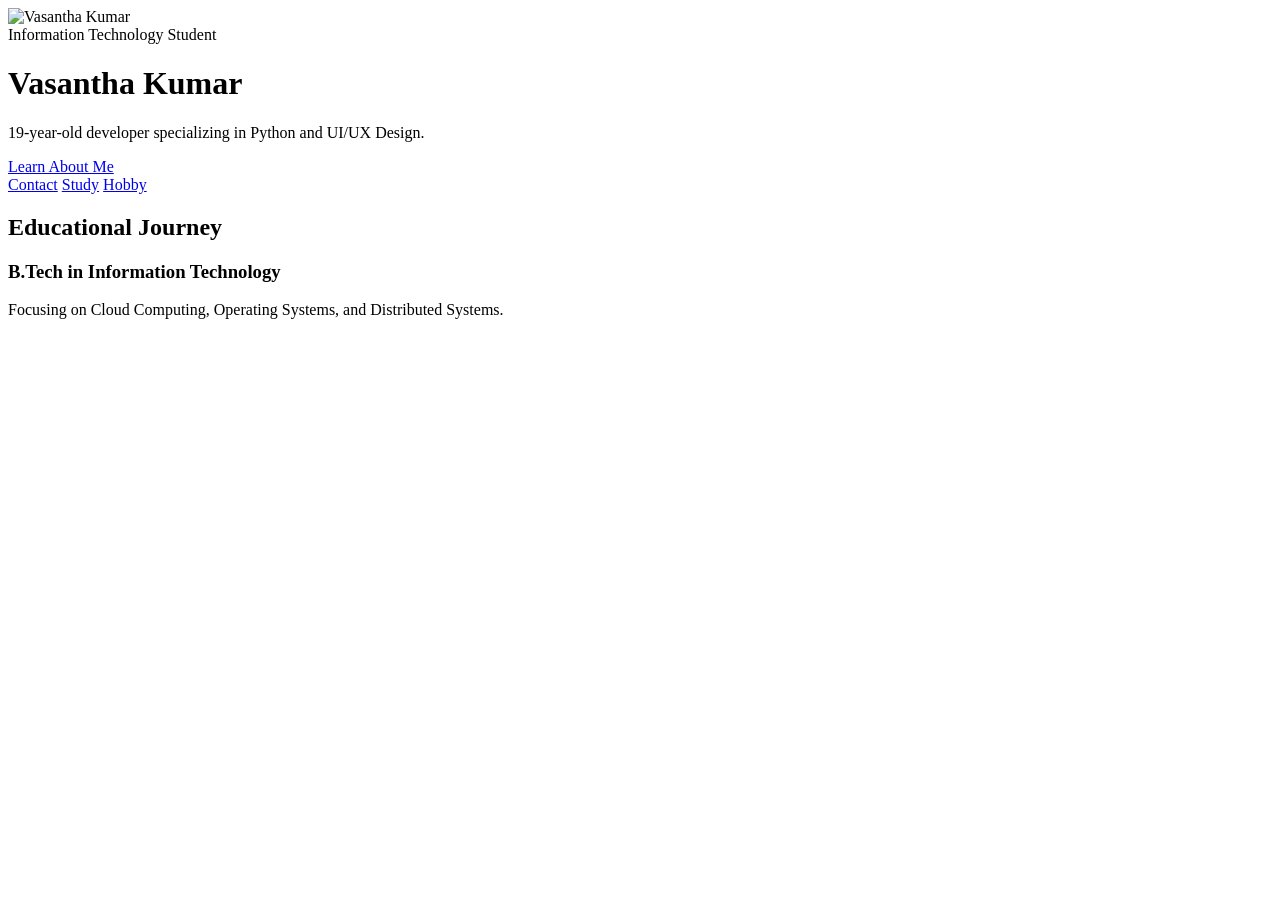
==== index.html @ f2d44a21 "Add files via upload" ====
<!DOCTYPE html>
<html lang="en">
<head>
    <meta charset="UTF-8">
    <meta name="viewport" content="width=device-width, initial-scale=1.0">
    <title>Vasantha Kumar | Portfolio</title>
    <link rel="stylesheet" href="style.css">
</head>
<body>

    <div class="container">
        <div class="profile-card" id="tilt-card">
            <div class="image-wrapper">
                <img src="C:\Users\vasas\Pictures\profile.jpg\profile.jpeg" alt="Vasantha Kumar" class="profile-img">
            </div>
            
            <div class="badge">Information Technology Student</div>
            <h1>Vasantha Kumar</h1>
            <p class="bio">19-year-old developer specializing in Python and UI/UX Design.</p>

            <div class="main-actions">
                <a href="#study-section" class="btn-primary">Learn About Me</a>
            </div>

            <div class="nav-menu">
                <a href="contact.html" class="nav-item">Contact</a>
                <a href="study.html" class="nav-item">Study</a>
                <a href="hobby.html" class="nav-item">Hobby</a>
            </div>
        </div>

        <div id="study-section" class="content-section">
            <h2>Educational Journey</h2>
            <div class="study-card">
                <h3>B.Tech in Information Technology</h3>
                <p>Focusing on Cloud Computing, Operating Systems, and Distributed Systems.</p>
            </div>
        </div>
    </div>

    <script src="script.js"></script>
</body>
</html>
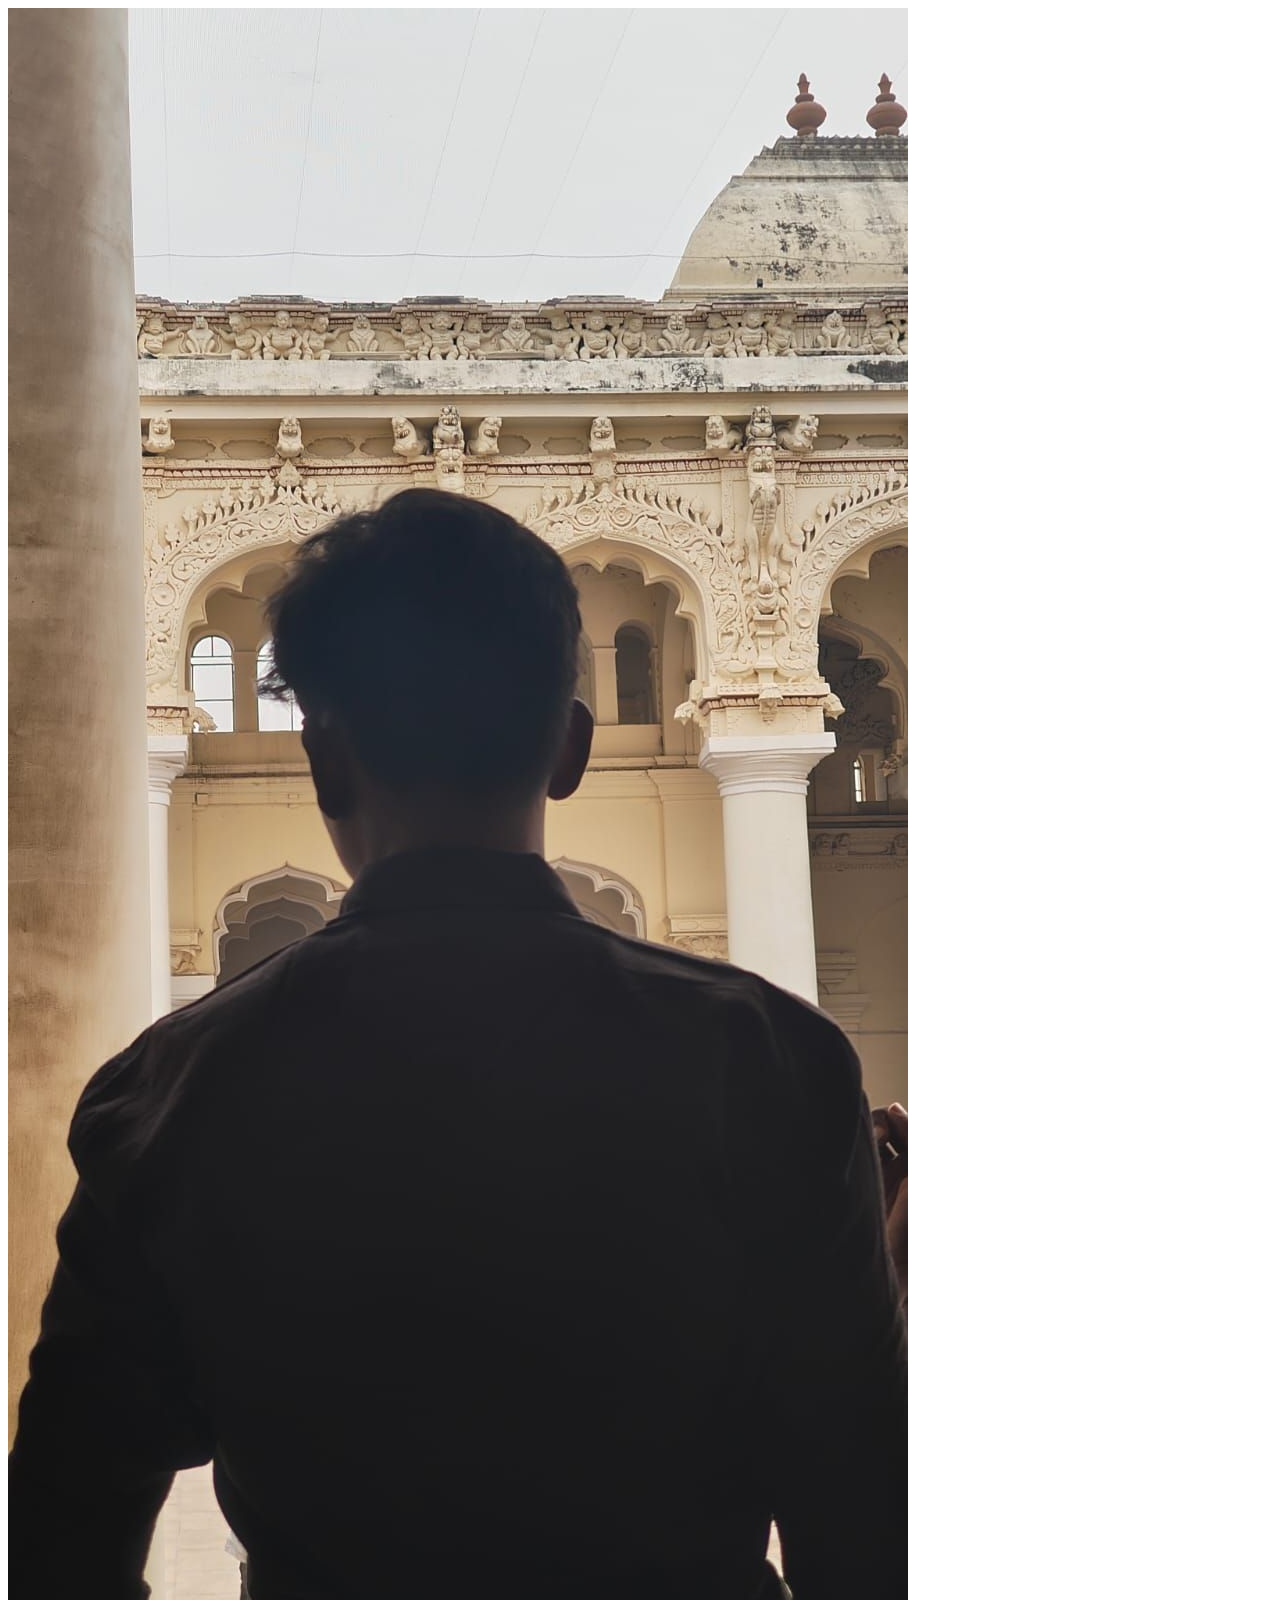
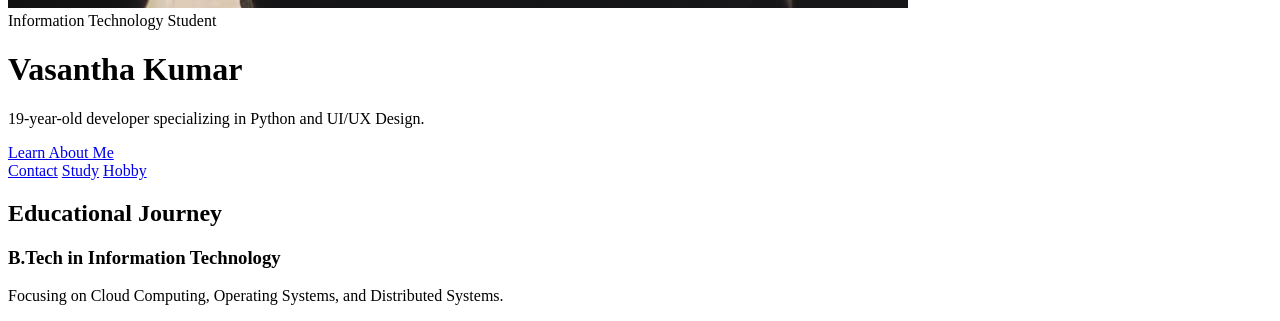
==== commit 30f4ab4f: "Update index.html" ====
--- a/index.html
+++ b/index.html
@@ -10,16 +10,16 @@
 
     <div class="container">
         <div class="profile-card" id="tilt-card">
-            <div class="image-wrapper">
-                <img src="C:\Users\vasas\Pictures\profile.jpg\profile.jpeg" alt="Vasantha Kumar" class="profile-img">
-            </div>
+           <div class="image-wrapper">
+    <img src="profile.jpg" alt="Vasantha Kumar" class="profile-img">
+</div>
             
             <div class="badge">Information Technology Student</div>
             <h1>Vasantha Kumar</h1>
             <p class="bio">19-year-old developer specializing in Python and UI/UX Design.</p>
 
             <div class="main-actions">
-                <a href="#study-section" class="btn-primary">Learn About Me</a>
+                <a href="study.html" class="btn-primary">Learn About Me</a>
             </div>
 
             <div class="nav-menu">
@@ -40,4 +40,4 @@
 
     <script src="script.js"></script>
 </body>
-</html>+</html>
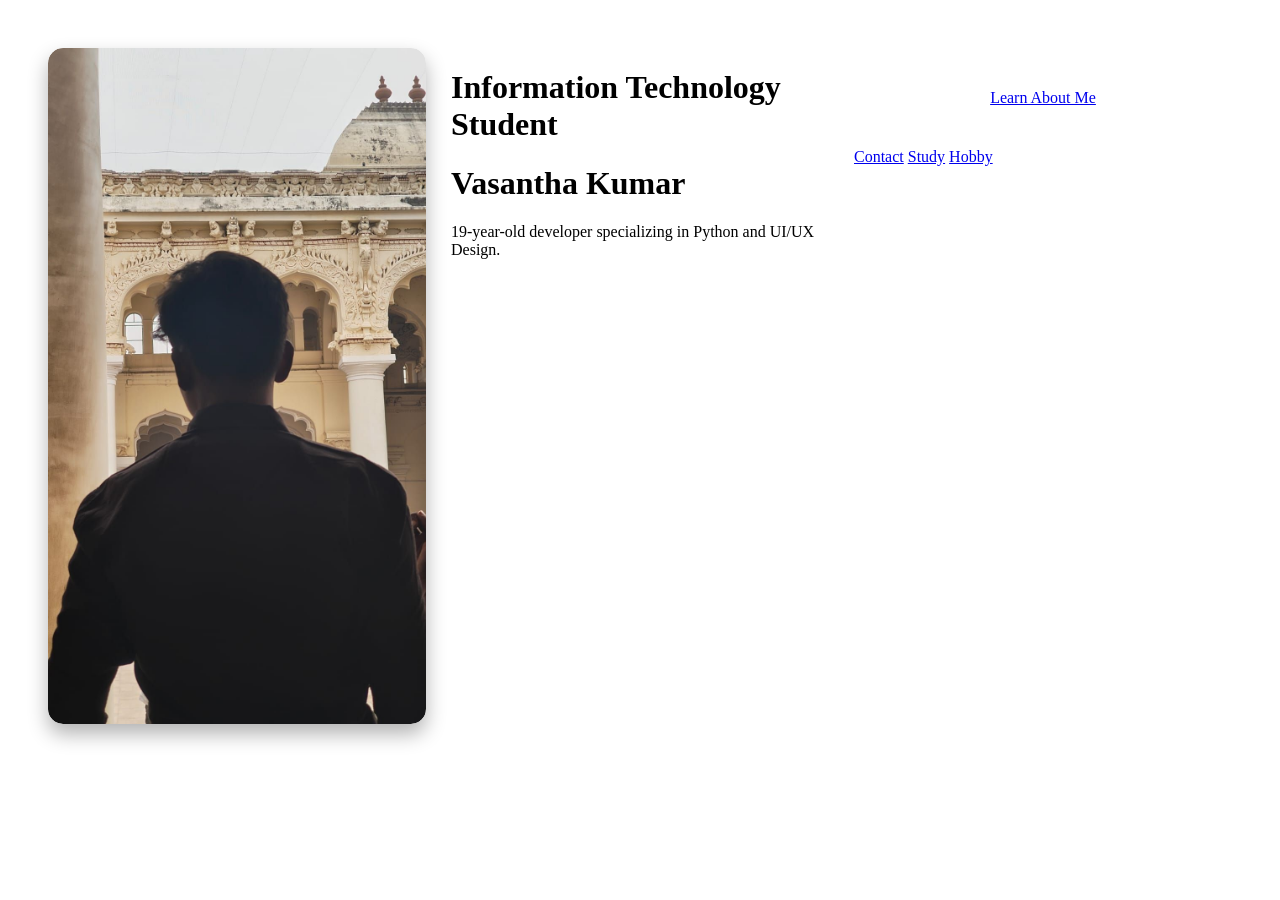
==== commit 45966905: "Update index.html" ====
--- a/index.html
+++ b/index.html
@@ -5,39 +5,111 @@
     <meta name="viewport" content="width=device-width, initial-scale=1.0">
     <title>Vasantha Kumar | Portfolio</title>
     <link rel="stylesheet" href="style.css">
-</head>
+</head> 
+<style>
+    .gallery {
+        display: grid;
+        grid-template-columns: repeat(auto-fit, minmax(250px, 1fr));
+        gap: 25px;
+        padding: 40px;
+        /* This creates the 3D space for the flip */
+        perspective: 1000px; 
+    }
+
+    .gallery-item {
+        position: relative;
+        width: 100%;
+        border-radius: 15px;
+        overflow: hidden;
+        box-shadow: 0 10px 20px rgba(0,0,0,0.3);
+        
+        /* Smooth timing for the effect */
+        transition: transform 0.6s cubic-bezier(0.4, 0, 0.2, 1), 
+                    box-shadow 0.6s ease;
+        
+        /* Sets the pivot point to the top so it "flaps" downward */
+        transform-origin: top; 
+        cursor: pointer;
+    }
+
+    /* The "Flap and Go Down" Effect */
+    .gallery-item:hover {
+        /* rotateX tilts it down, translateY moves it slightly lower */
+        transform: rotateX(-25deg) translateY(15px); 
+        box-shadow: 0 25px 50px rgba(56, 189, 248, 0.4);
+        z-index: 10;
+    }
+
+    .gallery-img {
+        width: 15%;
+        height: 15%;
+        display: block;
+        object-fit: cover;
+        transition: filter 0.6s ease;
+    }
+
+    .gallery-item:hover .gallery-img {
+        filter: brightness(1.1);
+    }
+</style>
 <body>
 
-    <div class="container">
-        <div class="profile-card" id="tilt-card">
-           <div class="image-wrapper">
-    <img src="profile.jpg" alt="Vasantha Kumar" class="profile-img">
+    
+<div class="gallery">
+   <div class="gallery-item" id="title card">
+                <img src="profile.jpg" alt="Vasantha Kumar" class="gallery-item" style="width:100%;" height="100%">
+            </div>
+            
+            <div> <h1>Information Technology Student </h1>
+            <h1>Vasantha Kumar</h1>
+            <p >19-year-old developer specializing in Python and UI/UX Design.</p></div>
+            
+            <div class="main-actions">
+             <div class="button-wrapper" style="height: 100px; display: flex; align-items: center; justify-content: center;">
+    <a href="master.html" id="learn-btn" class="btn-primary" style="position: fixed; z-index: 9999; transition: all 0.2s ease;">
+    Learn About Me
+</a>
 </div>
+    <div class="nav-menu">
+    <a href="contact.html" class="nav-item">Contact</a>
+    <a href="study.html" class="nav-item">Study</a>
+    <a href="hobby.html" class="nav-item">Hobby</a>
+</div>
+    <script src="script.js"></script>
+<script>
+    const learnBtn = document.getElementById('learn-btn');
+    const navMenu = document.querySelector('.nav-menu');
+    let moveCount = 0;
+    const maxMoves = 5;
+
+    learnBtn.addEventListener('mouseover', () => {
+        if (moveCount < maxMoves) {
+            const maxX = window.innerWidth - learnBtn.offsetWidth - 100;
+            const maxY = window.innerHeight - learnBtn.offsetHeight - 100;
             
-            <div class="badge">Information Technology Student</div>
-            <h1>Vasantha Kumar</h1>
-            <p class="bio">19-year-old developer specializing in Python and UI/UX Design.</p>
+            learnBtn.style.left = Math.random() * maxX + 'px';
+            learnBtn.style.top = Math.random() * maxY + 'px';
+            
+            moveCount++;
+            learnBtn.innerText = "Catch me!";
+        } else {
+            learnBtn.innerText = "You Win! Click Me";
+            learnBtn.style.background = "#ffd700"; // Turns gold when catchable
+        }
+    });
 
-            <div class="main-actions">
-                <a href="study.html" class="btn-primary">Learn About Me</a>
-            </div>
-
-            <div class="nav-menu">
-                <a href="contact.html" class="nav-item">Contact</a>
-                <a href="study.html" class="nav-item">Study</a>
-                <a href="hobby.html" class="nav-item">Hobby</a>
-            </div>
-        </div>
-
-        <div id="study-section" class="content-section">
-            <h2>Educational Journey</h2>
-            <div class="study-card">
-                <h3>B.Tech in Information Technology</h3>
-                <p>Focusing on Cloud Computing, Operating Systems, and Distributed Systems.</p>
-            </div>
-        </div>
-    </div>
-
-    <script src="script.js"></script>
+    // The Secret Reveal Logic
+    learnBtn.addEventListener('click', (e) => {
+        if (moveCount >= maxMoves) {
+            e.preventDefault(); // Stop it from leaving the page
+            
+            // Hide the runaway button
+            learnBtn.style.display = 'none';
+            
+            // Reveal the Royal Menu
+            navMenu.classList.add('reveal-active');
+        }
+    });
+</script>
 </body>
 </html>
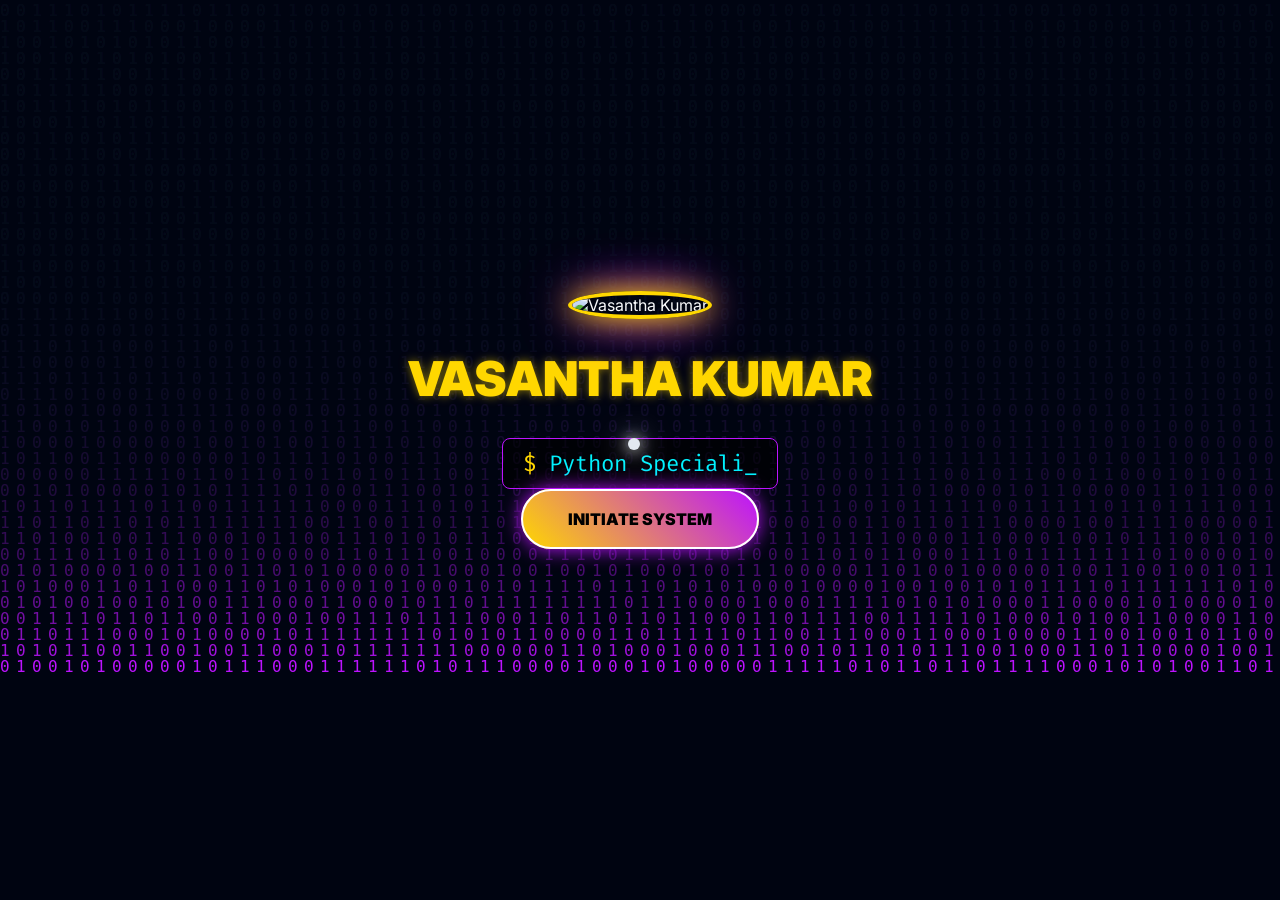
==== commit dd0142c1: "Update index.html" ====
--- a/index.html
+++ b/index.html
@@ -3,113 +3,268 @@
 <head>
     <meta charset="UTF-8">
     <meta name="viewport" content="width=device-width, initial-scale=1.0">
-    <title>Vasantha Kumar | Portfolio</title>
-    <link rel="stylesheet" href="style.css">
-</head> 
-<style>
-    .gallery {
-        display: grid;
-        grid-template-columns: repeat(auto-fit, minmax(250px, 1fr));
-        gap: 25px;
-        padding: 40px;
-        /* This creates the 3D space for the flip */
-        perspective: 1000px; 
-    }
-
-    .gallery-item {
-        position: relative;
-        width: 100%;
-        border-radius: 15px;
-        overflow: hidden;
-        box-shadow: 0 10px 20px rgba(0,0,0,0.3);
-        
-        /* Smooth timing for the effect */
-        transition: transform 0.6s cubic-bezier(0.4, 0, 0.2, 1), 
-                    box-shadow 0.6s ease;
-        
-        /* Sets the pivot point to the top so it "flaps" downward */
-        transform-origin: top; 
-        cursor: pointer;
-    }
-
-    /* The "Flap and Go Down" Effect */
-    .gallery-item:hover {
-        /* rotateX tilts it down, translateY moves it slightly lower */
-        transform: rotateX(-25deg) translateY(15px); 
-        box-shadow: 0 25px 50px rgba(56, 189, 248, 0.4);
-        z-index: 10;
-    }
-
-    .gallery-img {
-        width: 15%;
-        height: 15%;
-        display: block;
-        object-fit: cover;
-        transition: filter 0.6s ease;
-    }
-
-    .gallery-item:hover .gallery-img {
-        filter: brightness(1.1);
-    }
-</style>
+    <title>Vasantha Kumar | Mad Architect Portfolio</title>
+    
+    <link href="https://fonts.googleapis.com/css2?family=Inter:wght@400;900&family=Fira+Code:wght@400;700&display=swap" rel="stylesheet">
+    
+    <style>
+        :root {
+            --bg: #00081a;
+            --card: #011638;
+            --text: #f8fafc;
+            --royal-gold: #ffd700;
+            --royal-silver: #e2e8f0;
+            --neon-blue: #00f3ff;
+            --neon-purple: #bc13fe; /* Your Mad Idea! */
+        }
+
+        body {
+            margin: 0;
+            background-color: var(--bg);
+            color: var(--text);
+            font-family: 'Inter', sans-serif;
+            overflow-x: hidden;
+            cursor: none; 
+            text-align: center;
+            min-height: 100vh;
+            display: flex;
+            flex-direction: column;
+            align-items: center;
+            justify-content: center;
+        }
+
+        /* --- THE BINARY VOID CANVAS --- */
+        #binary-void {
+            position: fixed;
+            top: 0;
+            left: 0;
+            width: 100vw;
+            height: 100vh;
+            z-index: -1;
+            background: var(--bg);
+        }
+
+        /* --- SILVER POINTER --- */
+        #custom-pointer {
+            width: 12px;
+            height: 12px;
+            background: var(--royal-silver);
+            border-radius: 50%;
+            position: fixed;
+            pointer-events: none;
+            z-index: 10000;
+            box-shadow: 0 0 15px #fff, 0 0 30px var(--royal-silver);
+            transform: translate(-50%, -50%);
+            transition: width 0.2s, height 0.2s;
+        }
+
+        /* --- PROFILE PHOTO: 3D TILT & ENTRANCE --- */
+        .image-wrapper {
+            perspective: 1200px;
+            margin-bottom: 20px;
+            position: relative;
+        }
+
+        .profile-img {
+            width: 220px;
+            height: 220px;
+            border-radius: 50%;
+            border: 4px solid var(--royal-gold);
+            box-shadow: 0 0 30px var(--royal-gold), 0 0 50px var(--neon-purple);
+            transition: transform 0.1s ease-out;
+            transform-style: preserve-3d;
+            object-fit: cover;
+            animation: coinFlipEntry 1.2s cubic-bezier(0.23, 1, 0.32, 1) forwards;
+        }
+
+        @keyframes coinFlipEntry {
+            0% { transform: rotateY(-360deg) scale(0); opacity: 0; }
+            100% { transform: rotateY(0deg) scale(1); opacity: 1; }
+        }
+
+        .photo-flip-exit {
+            animation: coinFlipExit 0.8s forwards !important;
+        }
+
+        @keyframes coinFlipExit {
+            0% { transform: rotateY(0deg) scale(1); }
+            100% { transform: rotateY(360deg) scale(0); opacity: 0; }
+        }
+
+        /* --- TYPOGRAPHY & GLITCH --- */
+        h1 {
+            font-weight: 900;
+            font-size: 3rem;
+            margin: 10px 0;
+            color: var(--royal-gold);
+            text-shadow: 0 0 10px rgba(255, 215, 0, 0.5);
+        }
+
+        .terminal-container {
+            font-family: 'Fira Code', monospace;
+            color: var(--neon-blue);
+            font-size: 1.4rem;
+            margin: 20px 0;
+            background: rgba(0, 0, 0, 0.6);
+            padding: 10px 20px;
+            border-radius: 8px;
+            border: 1px solid var(--neon-purple);
+        }
+
+        /* --- THE RUNAWAY BUTTON --- */
+        #learn-btn {
+            background: linear-gradient(45deg, var(--royal-gold), var(--neon-purple));
+            color: #000;
+            padding: 18px 45px;
+            border-radius: 50px;
+            text-decoration: none;
+            font-weight: 900;
+            border: 2px solid #fff;
+            box-shadow: 0 0 20px var(--neon-purple);
+            transition: transform 0.2s, box-shadow 0.3s;
+            z-index: 100;
+        }
+
+        /* --- THE HIDDEN NAV --- */
+        .nav-menu {
+            display: none;
+            gap: 20px;
+            margin-top: 40px;
+        }
+
+        .nav-item {
+            color: #fff;
+            text-decoration: none;
+            font-weight: bold;
+            padding: 12px 25px;
+            border: 2px solid var(--neon-blue);
+            border-radius: 50px;
+            background: rgba(0, 243, 255, 0.1);
+            transition: 0.3s;
+        }
+
+        .nav-item:hover {
+            background: var(--neon-blue);
+            color: #000;
+            box-shadow: 0 0 30px var(--neon-blue);
+        }
+
+        .reveal-active { display: flex !important; animation: fadeIn 1s; }
+        @keyframes fadeIn { from { opacity: 0; } to { opacity: 1; } }
+
+    </style>
+</head>
 <body>
 
+    <canvas id="binary-void"></canvas>
+
+    <div id="custom-pointer"></div>
+
+    <div class="image-wrapper">
+        <img src="master..jpeg" alt="Vasantha Kumar" class="profile-img">
+    </div>
+
+    <h1>VASANTHA KUMAR</h1>
+
+    <div class="terminal-container">
+        <span style="color:var(--royal-gold)">$</span> <span id="typewriter"></span><span style="animation: blink 1s infinite">_</span>
+    </div>
+
+    <div style="height: 100px;">
+        <a href="#" id="learn-btn">INITIATE SYSTEM</a>
+    </div>
+
+    <div class="nav-menu">
+        <a href="study.html" class="nav-item">STUDIES</a>
+        <a href="hobby.html" class="nav-item">HOBBIES</a>
+        <a href="contact.html" class="nav-item">CONTACT</a>
+    </div>
+
+    <script src="https://cdn.jsdelivr.net/npm/canvas-confetti@1.6.0/dist/confetti.browser.min.js"></script>
     
-<div class="gallery">
-   <div class="gallery-item" id="title card">
-                <img src="profile.jpg" alt="Vasantha Kumar" class="gallery-item" style="width:100%;" height="100%">
-            </div>
-            
-            <div> <h1>Information Technology Student </h1>
-            <h1>Vasantha Kumar</h1>
-            <p >19-year-old developer specializing in Python and UI/UX Design.</p></div>
-            
-            <div class="main-actions">
-             <div class="button-wrapper" style="height: 100px; display: flex; align-items: center; justify-content: center;">
-    <a href="master.html" id="learn-btn" class="btn-primary" style="position: fixed; z-index: 9999; transition: all 0.2s ease;">
-    Learn About Me
-</a>
-</div>
-    <div class="nav-menu">
-    <a href="contact.html" class="nav-item">Contact</a>
-    <a href="study.html" class="nav-item">Study</a>
-    <a href="hobby.html" class="nav-item">Hobby</a>
-</div>
-    <script src="script.js"></script>
-<script>
-    const learnBtn = document.getElementById('learn-btn');
-    const navMenu = document.querySelector('.nav-menu');
-    let moveCount = 0;
-    const maxMoves = 5;
-
-    learnBtn.addEventListener('mouseover', () => {
-        if (moveCount < maxMoves) {
-            const maxX = window.innerWidth - learnBtn.offsetWidth - 100;
-            const maxY = window.innerHeight - learnBtn.offsetHeight - 100;
-            
-            learnBtn.style.left = Math.random() * maxX + 'px';
-            learnBtn.style.top = Math.random() * maxY + 'px';
-            
-            moveCount++;
-            learnBtn.innerText = "Catch me!";
-        } else {
-            learnBtn.innerText = "You Win! Click Me";
-            learnBtn.style.background = "#ffd700"; // Turns gold when catchable
-        }
-    });
-
-    // The Secret Reveal Logic
-    learnBtn.addEventListener('click', (e) => {
-        if (moveCount >= maxMoves) {
-            e.preventDefault(); // Stop it from leaving the page
-            
-            // Hide the runaway button
-            learnBtn.style.display = 'none';
-            
-            // Reveal the Royal Menu
-            navMenu.classList.add('reveal-active');
-        }
-    });
-</script>
+    <script>
+        document.addEventListener('DOMContentLoaded', () => {
+            const canvas = document.getElementById('binary-void');
+            const ctx = canvas.getContext('2d');
+            const pointer = document.getElementById('custom-pointer');
+            const profile = document.querySelector('.profile-img');
+            const learnBtn = document.getElementById('learn-btn');
+            const navMenu = document.querySelector('.nav-menu');
+            const typewriter = document.getElementById('typewriter');
+
+            // --- 1. BINARY VOID (Neon Purple Rain) ---
+            canvas.width = window.innerWidth;
+            canvas.height = window.innerHeight;
+            const fontSize = 16;
+            const columns = canvas.width / fontSize;
+            const drops = Array(Math.floor(columns)).fill(1);
+
+            function drawBinary() {
+                ctx.fillStyle = "rgba(0, 8, 26, 0.15)";
+                ctx.fillRect(0, 0, canvas.width, canvas.height);
+                ctx.fillStyle = "#bc13fe"; // NEON PURPLE
+                ctx.font = fontSize + "px monospace";
+                for(let i=0; i<drops.length; i++) {
+                    const text = Math.random() > 0.5 ? "1" : "0";
+                    ctx.fillText(text, i*fontSize, drops[i]*fontSize);
+                    if(drops[i]*fontSize > canvas.height && Math.random() > 0.975) drops[i] = 0;
+                    drops[i]++;
+                }
+            }
+            setInterval(drawBinary, 40);
+
+            // --- 2. MOUSE & 3D TILT ---
+            document.addEventListener('mousemove', (e) => {
+                pointer.style.left = e.clientX + 'px';
+                pointer.style.top = e.clientY + 'px';
+                
+                // Tilt logic
+                const xAxis = (window.innerWidth / 2 - e.pageX) / 15;
+                const yAxis = (window.innerHeight / 2 - e.pageY) / 15;
+                profile.style.transform = `rotateY(${xAxis}deg) rotateX(${yAxis}deg)`;
+            });
+
+            // --- 3. TYPEWRITER ---
+            const phrases = ["Python Specialist", "UI/UX Visionary", "Mad Scientist", "Cloud Architect Student"];
+            let pIdx = 0, cIdx = 0, isDeleting = false;
+
+            function typeEffect() {
+                const current = phrases[pIdx];
+                typewriter.textContent = current.substring(0, cIdx);
+                if (!isDeleting && cIdx < current.length) { cIdx++; setTimeout(typeEffect, 100); }
+                else if (isDeleting && cIdx > 0) { cIdx--; setTimeout(typeEffect, 50); }
+                else {
+                    isDeleting = !isDeleting;
+                    if(!isDeleting) pIdx = (pIdx + 1) % phrases.length;
+                    setTimeout(typeEffect, isDeleting ? 2000 : 500);
+                }
+            }
+            typeEffect();
+
+            // --- 4. THE RUNAWAY GAME ---
+            let moves = 0;
+            learnBtn.addEventListener('mouseover', () => {
+                if(moves < 5) {
+                    learnBtn.style.position = 'fixed';
+                    learnBtn.style.left = Math.random() * (window.innerWidth - 200) + 'px';
+                    learnBtn.style.top = Math.random() * (window.innerHeight - 100) + 'px';
+                    moves++;
+                    learnBtn.innerText = "ACCESS DENIED";
+                } else {
+                    learnBtn.innerText = "ACCESS GRANTED 👑";
+                    learnBtn.style.background = "var(--neon-blue)";
+                }
+            });
+
+            learnBtn.addEventListener('click', (e) => {
+                e.preventDefault();
+                if(moves >= 5) {
+                    learnBtn.style.display = 'none';
+                    navMenu.classList.add('reveal-active');
+                    confetti({ particleCount: 200, spread: 100, colors: ['#ffd700', '#bc13fe', '#00f3ff'] });
+                }
+            });
+        });
+    </script>
 </body>
 </html>
